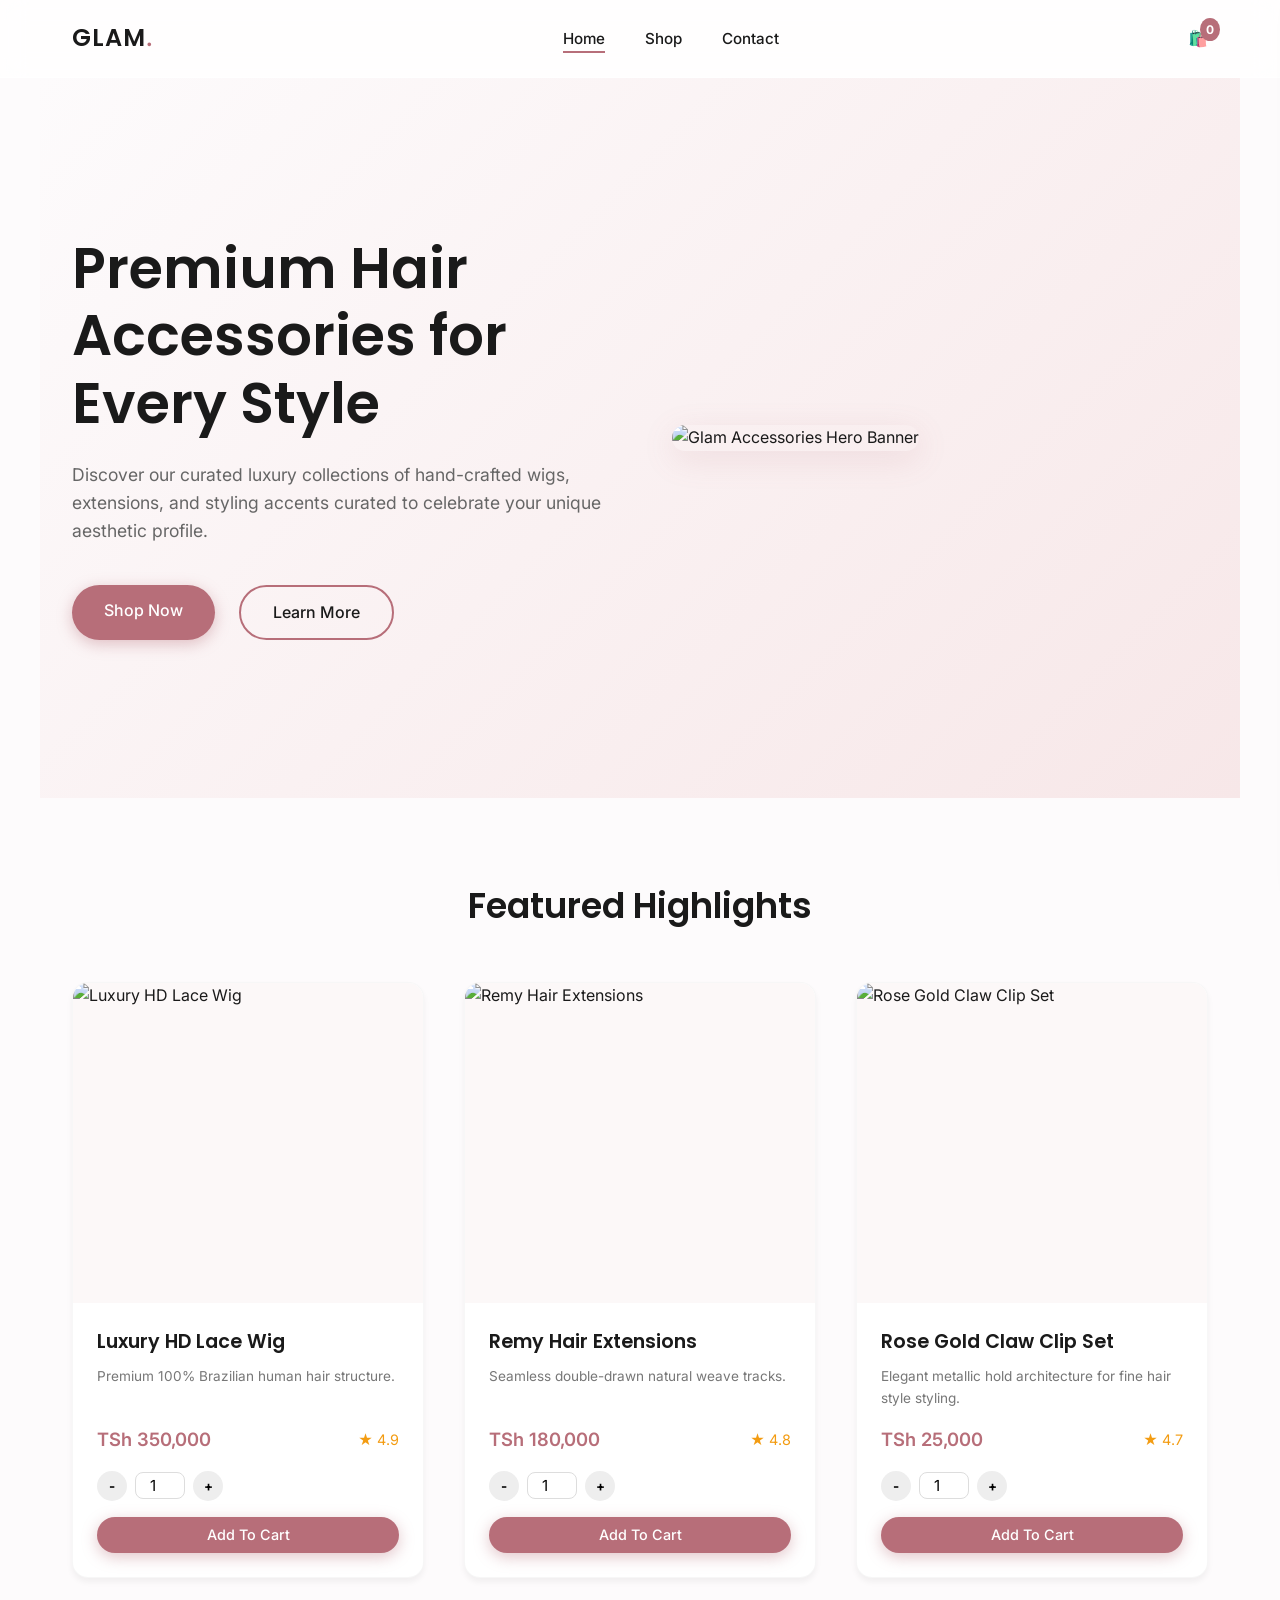
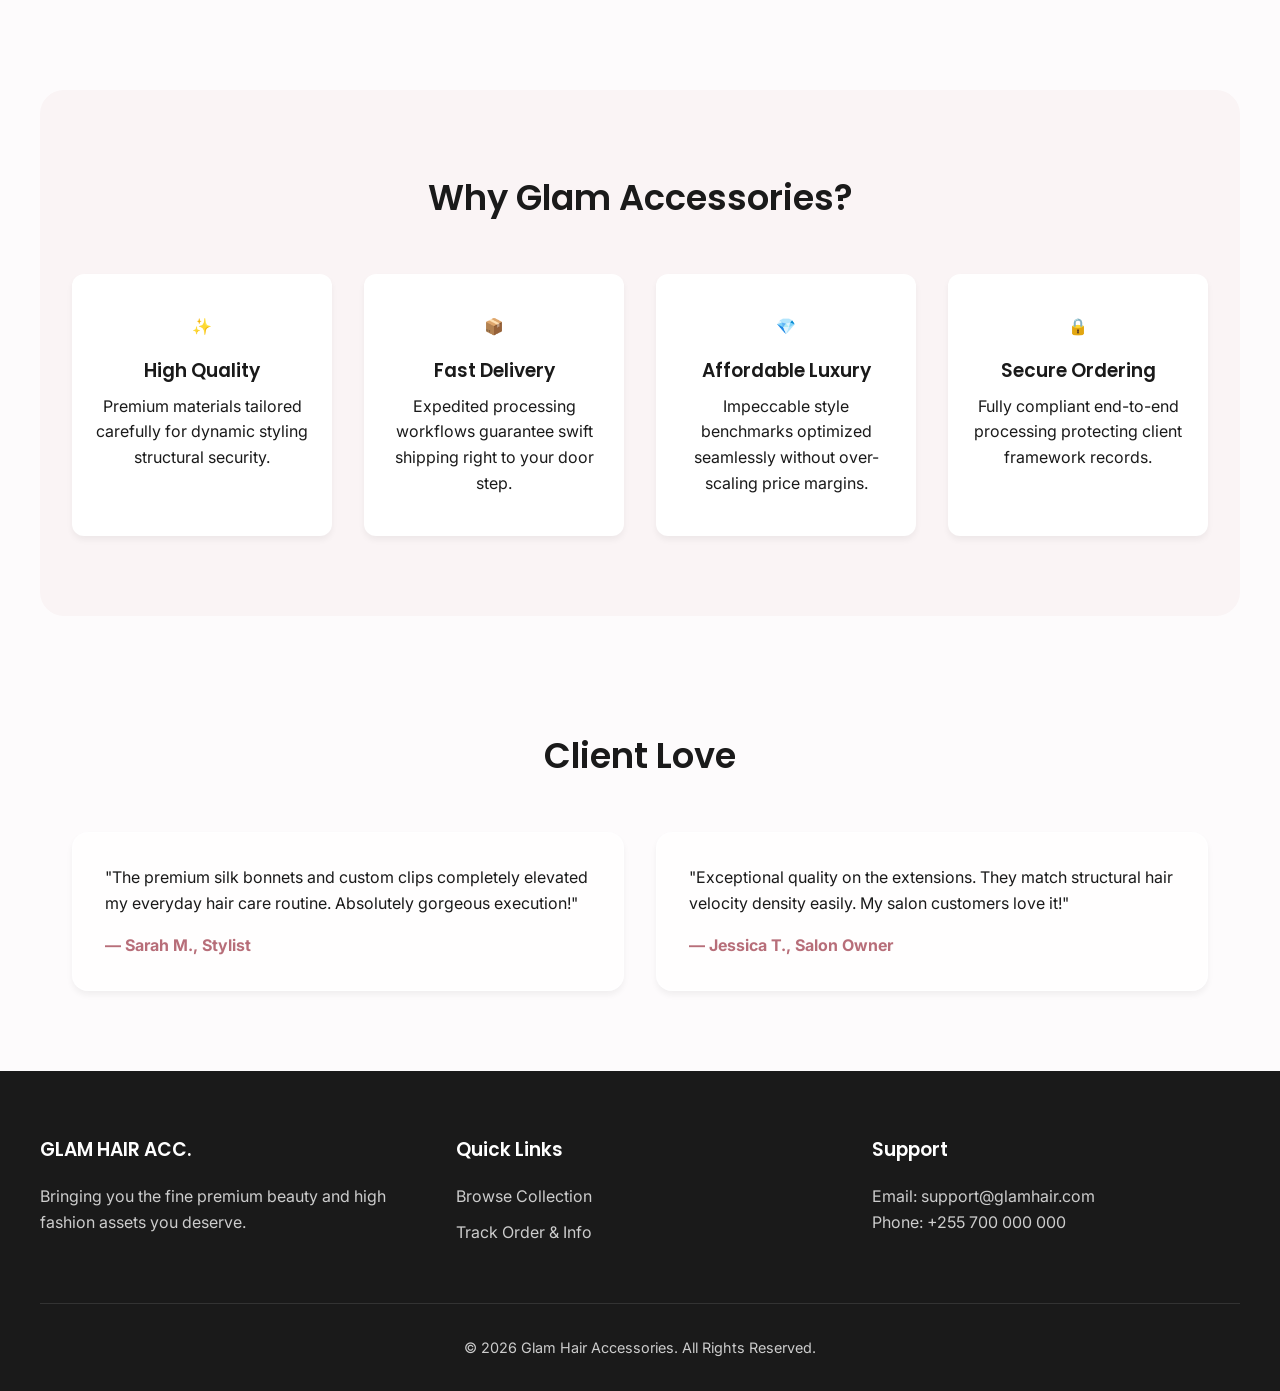
==== index.html @ 9591625c "add to main" ====
<!DOCTYPE html>
<html lang="en">
<head>
    <meta charset="UTF-8">
    <meta name="viewport" content="width=device-width, initial-scale=1.0">
    <title>Glam Hair Accessories | Premium Luxury Elegance</title>
    <link rel="stylesheet" href="css/style.css">
</head>
<body>

    <header>
        <nav class="navbar">
            <a href="index.html" class="logo">GLAM<span>.</span></a>
            <ul class="nav-links">
                <li><a href="index.html" class="active">Home</a></li>
                <li><a href="shop.html">Shop</a></li>
                <li><a href="checkout.html">Contact</a></li>
            </ul>
            <div class="nav-icons">
                <div class="cart-icon-wrapper" onclick="toggleCart()">
                    🛍️ <span id="cart-count">0</span>
                </div>
            </div>
        </nav>
    </header>

    <section class="hero">
        <div class="hero-container">
            <div class="hero-content">
                <h1>Premium Hair Accessories for Every Style</h1>
                <p>Discover our curated luxury collections of hand-crafted wigs, extensions, and styling accents curated to celebrate your unique aesthetic profile.</p>
                <div class="hero-buttons">
                    <a href="shop.html" class="btn btn-primary">Shop Now</a>
                    <a href="#why-choose-us" class="btn btn-secondary">Learn More</a>
                </div>
            </div>
            <div class="hero-image-container">
                <img src="https://images.unsplash.com/photo-1595642527925-4d41cb00e676?auto=format&fit=crop&w=600&q=80" alt="Glam Accessories Hero Banner" class="hero-img">
            </div>
        </div>
    </section>

    <section>
        <h2 class="section-title">Featured Highlights</h2>
        <div class="product-grid" id="featured-products-container">
            </div>
    </section>

    <section id="why-choose-us" style="background-color: #faf4f5; border-radius: 24px; margin-top: 2rem; margin-bottom: 2rem;">
        <h2 class="section-title">Why Glam Accessories?</h2>
        <div class="features-grid">
            <div class="feature-box">
                <div>✨</div>
                <h3>High Quality</h3>
                <p>Premium materials tailored carefully for dynamic styling structural security.</p>
            </div>
            <div class="feature-box">
                <div>📦</div>
                <h3>Fast Delivery</h3>
                <p>Expedited processing workflows guarantee swift shipping right to your door step.</p>
            </div>
            <div class="feature-box">
                <div>💎</div>
                <h3>Affordable Luxury</h3>
                <p>Impeccable style benchmarks optimized seamlessly without over-scaling price margins.</p>
            </div>
            <div class="feature-box">
                <div>🔒</div>
                <h3>Secure Ordering</h3>
                <p>Fully compliant end-to-end processing protecting client framework records.</p>
            </div>
        </div>
    </section>

    <section>
        <h2 class="section-title">Client Love</h2>
        <div class="testimonials-grid">
            <div class="testimonial-card">
                <p>"The premium silk bonnets and custom clips completely elevated my everyday hair care routine. Absolutely gorgeous execution!"</p>
                <strong style="display:block; margin-top:1rem; color:var(--primary-rose)">— Sarah M., Stylist</strong>
            </div>
            <div class="testimonial-card">
                <p>"Exceptional quality on the extensions. They match structural hair velocity density easily. My salon customers love it!"</p>
                <strong style="display:block; margin-top:1rem; color:var(--primary-rose)">— Jessica T., Salon Owner</strong>
            </div>
        </div>
    </section>

    <div class="cart-sidebar" id="cartSidebar">
        <div class="cart-header">
            <h3>Your Shopping Cart</h3>
            <span class="close-cart" onclick="toggleCart()">&times;</span>
        </div>
        <div class="cart-items-container" id="cart-items-target">
            </div>
        <div class="cart-footer">
            <div class="cart-total-row">
                <span>Subtotal:</span>
                <span id="cart-total-val">TSh 0</span>
            </div>
            <a href="checkout.html" class="btn btn-primary" style="display: block;">Proceed to Order</a>
        </div>
    </div>

    <footer>
        <div class="footer-content">
            <div class="footer-section">
                <h3>GLAM HAIR ACC.</h3>
                <p>Bringing you the fine premium beauty and high fashion assets you deserve.</p>
            </div>
            <div class="footer-section">
                <h3>Quick Links</h3>
                <ul>
                    <li><a href="shop.html">Browse Collection</a></li>
                    <li><a href="checkout.html">Track Order & Info</a></li>
                </ul>
            </div>
            <div class="footer-section">
                <h3>Support</h3>
                <p>Email: support@glamhair.com</p>
                <p>Phone: +255 700 000 000</p>
            </div>
        </div>
        <div class="footer-bottom">
            <p>&copy; 2026 Glam Hair Accessories. All Rights Reserved.</p>
        </div>
    </footer>

    <script src="js/app.js"></script>
    <script>
        // Populate specific featured sample set items 
        window.addEventListener('DOMContentLoaded', () => {
            renderFeaturedHome();
        });
    </script>
</body>
</html>
---- css/style.css ----
/*  1. VARIABLES & RESET */
@import url('https://fonts.googleapis.com/css2?family=Inter:wght@300;400;500;600&family=Poppins:wght@300;400;500;600;700&display=swap');

:root {
    --primary-rose: #b76e79;
    --primary-light: #f7e7e8;
    --accent-pink: #ffd1dc;
    --dark-charcoal: #1a1a1a;
    --pure-white: #ffffff;
    --glass-bg: rgba(255, 255, 255, 0.75);
    --glass-border: rgba(255, 255, 255, 0.4);
    --shadow-sm: 0 4px 6px rgba(0, 0, 0, 0.05);
    --shadow-md: 0 8px 32px rgba(183, 110, 121, 0.15);
    --transition: all 0.3s cubic-bezier(0.25, 0.8, 0.25, 1);
}

* {
    margin: 0;
    padding: 0;
    box-sizing: border-box;
    font-family: 'Inter', sans-serif;
}

body {
    background-color: #fdfbfc;
    color: var(--dark-charcoal);
    line-height: 1.6;
    overflow-x: hidden;
}

h1, h2, h3, .logo {
    font-family: 'Poppins', sans-serif;
    font-weight: 600;
}

a {
    text-decoration: none;
    color: inherit;
}

/* ==========================================================================
   2. REUSABLE COMPONENTS & NAVIGATION
   ========================================================================== */
header {
    background: var(--glass-bg);
    backdrop-filter: blur(12px);
    -webkit-backdrop-filter: blur(12px);
    border-bottom: 1px solid var(--glass-border);
    position: sticky;
    top: 0;
    z-index: 1000;
}

.navbar {
    display: flex;
    justify-content: space-between;
    align-items: center;
    max-width: 1200px;
    margin: 0 auto;
    padding: 1.2rem 2rem;
}

.logo {
    font-size: 1.5rem;
    letter-spacing: 1px;
    color: var(--dark-charcoal);
}

.logo span {
    color: var(--primary-rose);
}

.nav-links {
    display: flex;
    list-style: none;
    gap: 2.5rem;
}

.nav-links a {
    font-size: 0.95rem;
    font-weight: 500;
    transition: var(--transition);
    position: relative;
}

.nav-links a::after {
    content: '';
    position: absolute;
    bottom: -5px;
    left: 0;
    width: 0;
    height: 2px;
    background: var(--primary-rose);
    transition: var(--transition);
}

.nav-links a:hover::after,
.nav-links a.active::after {
    width: 100%;
}

.nav-icons {
    display: flex;
    align-items: center;
    gap: 1.5rem;
    cursor: pointer;
}

.cart-icon-wrapper {
    position: relative;
}

#cart-count {
    position: absolute;
    top: -8px;
    right: -12px;
    background: var(--primary-rose);
    color: var(--pure-white);
    font-size: 0.75rem;
    font-weight: bold;
    padding: 2px 6px;
    border-radius: 50%;
}

.btn {
    display: inline-block;
    padding: 0.8rem 2rem;
    border-radius: 50px;
    font-weight: 500;
    transition: var(--transition);
    cursor: pointer;
    border: none;
    text-align: center;
}

.btn-primary {
    background: var(--primary-rose);
    color: var(--pure-white);
    box-shadow: 0 4px 15px rgba(183, 110, 121, 0.4);
}

.btn-primary:hover {
    background: #a25f69;
    transform: translateY(-2px);
}

.btn-secondary {
    background: transparent;
    color: var(--dark-charcoal);
    border: 2px solid var(--primary-rose);
}

.btn-secondary:hover {
    background: var(--primary-light);
    transform: translateY(-2px);
}

/* ==========================================================================
   3. PAGE 1: HERO, FEATURES & PRODUCTS
   ========================================================================== */
.hero {
    padding: 6rem 2rem;
    background: linear-gradient(135deg, #fdfbfc 0%, var(--primary-light) 100%);
    min-height: 80vh;
    display: flex;
    align-items: center;
}

.hero-container {
    max-width: 1200px;
    margin: 0 auto;
    display: grid;
    grid-template-columns: 1fr 1fr;
    gap: 4rem;
    align-items: center;
}

.hero-content h1 {
    font-size: 3.5rem;
    line-height: 1.2;
    margin-bottom: 1.5rem;
    color: var(--dark-charcoal);
}

.hero-content p {
    font-size: 1.1rem;
    color: #666;
    margin-bottom: 2.5rem;
}

.hero-buttons {
    display: flex;
    gap: 1.5rem;
}

.hero-image-container {
    position: relative;
}

.hero-img {
    width: 100%;
    border-radius: 20px;
    box-shadow: var(--shadow-md);
}

/* Section Basics */
section {
    padding: 5rem 2rem;
    max-width: 1200px;
    margin: 0 auto;
}

.section-title {
    text-align: center;
    font-size: 2.2rem;
    margin-bottom: 3rem;
    position: relative;
}

/* Product UI Card */
.product-grid {
    display: grid;
    grid-template-columns: repeat(auto-fill, minmax(280px, 1fr));
    gap: 2.5rem;
}

.product-card {
    background: var(--pure-white);
    border-radius: 16px;
    overflow: hidden;
    box-shadow: var(--shadow-sm);
    border: 1px solid rgba(0, 0, 0, 0.03);
    transition: var(--transition);
    display: flex;
    flex-direction: column;
}

.product-card:hover {
    transform: translateY(-10px);
    box-shadow: var(--shadow-md);
}

.product-img-holder {
    height: 320px;
    background: #fcf8f8;
    display: flex;
    align-items: center;
    justify-content: center;
    overflow: hidden;
}

.product-img-holder img {
    width: 100%;
    height: 100%;
    object-fit: cover;
    transition: var(--transition);
}

.product-card:hover .product-img-holder img {
    scale: 1.05;
}

.product-info {
    padding: 1.5rem;
    display: flex;
    flex-direction: column;
    flex-grow: 1;
}

.product-info h3 {
    font-size: 1.2rem;
    margin-bottom: 0.5rem;
}

.product-meta {
    display: flex;
    justify-content: space-between;
    align-items: center;
    margin-bottom: 1rem;
}

.price {
    font-weight: 600;
    color: var(--primary-rose);
    font-size: 1.15rem;
}

.rating {
    color: #f39c12;
    font-size: 0.9rem;
}

/* Why Choose Us & Testimonials */
.features-grid {
    display: grid;
    grid-template-columns: repeat(auto-fit, minmax(220px, 1fr));
    gap: 2rem;
    text-align: center;
}

.feature-box {
    padding: 2.5rem 1.5rem;
    background: var(--pure-white);
    border-radius: 12px;
    box-shadow: var(--shadow-sm);
}

.feature-box h3 { margin: 1rem 0 0.5rem 0; }

.testimonials-grid {
    display: grid;
    grid-template-columns: repeat(auto-fit, minmax(300px, 1fr));
    gap: 2rem;
}

.testimonial-card {
    background: var(--glass-bg);
    border: 1px solid var(--glass-border);
    padding: 2rem;
    border-radius: 16px;
    box-shadow: var(--shadow-sm);
}

/* ==========================================================================
   4. PAGE 2: SHOP ENGINE & SIDEBAR CART
   ========================================================================== */
.shop-controls {
    display: flex;
    justify-content: space-between;
    align-items: center;
    margin-bottom: 3rem;
    gap: 1.5rem;
    flex-wrap: wrap;
}

.search-bar input {
    padding: 0.8rem 1.5rem;
    border: 1px solid #ddd;
    border-radius: 30px;
    width: 300px;
    outline: none;
    transition: var(--transition);
}

.search-bar input:focus { border-color: var(--primary-rose); }

.filter-tags {
    display: flex;
    gap: 0.8rem;
    flex-wrap: wrap;
}

.filter-btn {
    padding: 0.5rem 1.2rem;
    border-radius: 20px;
    background: var(--pure-white);
    border: 1px solid #ddd;
    cursor: pointer;
    transition: var(--transition);
}

.filter-btn.active, .filter-btn:hover {
    background: var(--primary-rose);
    color: var(--pure-white);
    border-color: var(--primary-rose);
}

.qty-selector {
    display: flex;
    align-items: center;
    gap: 0.5rem;
    margin-bottom: 1rem;
}

.qty-btn {
    background: #eee;
    border: none;
    width: 30px;
    height: 30px;
    border-radius: 50%;
    cursor: pointer;
    font-weight: bold;
}

/* Slide-out Cart Sidebar */
.cart-sidebar {
    position: fixed;
    top: 0;
    right: -450px;
    width: 420px;
    height: 100vh;
    background: var(--pure-white);
    box-shadow: -5px 0 30px rgba(0,0,0,0.1);
    z-index: 2000;
    transition: cubic-bezier(0.4, 0, 0.2, 1) 0.4s;
    display: flex;
    flex-direction: column;
    padding: 2rem;
}

.cart-sidebar.open { right: 0; }

.cart-header {
    display: flex;
    justify-content: space-between;
    align-items: center;
    border-bottom: 1px solid #eee;
    padding-bottom: 1rem;
}

.close-cart {
    font-size: 1.8rem;
    cursor: pointer;
}

.cart-items-container {
    flex-grow: 1;
    overflow-y: auto;
    margin-top: 1rem;
}

.cart-item {
    display: flex;
    gap: 1rem;
    align-items: center;
    padding: 1rem 0;
    border-bottom: 1px solid #f9f9f9;
}

.cart-item img {
    width: 70px;
    height: 70px;
    object-fit: cover;
    border-radius: 8px;
}

.cart-item-info { flex-grow: 1; }

.remove-item {
    color: #ff4d4d;
    cursor: pointer;
    font-size: 0.85rem;
}

.cart-footer {
    border-top: 1px solid #eee;
    padding-top: 1.5rem;
}

.cart-total-row {
    display: flex;
    justify-content: space-between;
    font-weight: 600;
    font-size: 1.2rem;
    margin-bottom: 1.5rem;
}

/* ==========================================================================
   5. PAGE 3: CHECKOUT & FORM SYSTEM
   ========================================================================== */
.checkout-layout {
    display: grid;
    grid-template-columns: 1.6fr 1fr;
    gap: 3rem;
    align-items: start;
}

.checkout-card {
    background: var(--pure-white);
    padding: 2.5rem;
    border-radius: 16px;
    box-shadow: var(--shadow-sm);
}

.checkout-card h3 {
    margin-bottom: 1.5rem;
    border-bottom: 1px solid #f5f5f5;
    padding-bottom: 0.5rem;
}

.form-group {
    margin-bottom: 1.25rem;
}

.form-row {
    display: grid;
    grid-template-columns: 1fr 1fr;
    gap: 1rem;
}

label {
    display: block;
    font-size: 0.85rem;
    font-weight: 500;
    margin-bottom: 0.4rem;
}

input, select, textarea {
    width: 100%;
    padding: 0.8rem 1rem;
    border: 1px solid #ddd;
    border-radius: 8px;
    outline: none;
    font-size: 0.95rem;
}

input:focus, select:focus, textarea:focus {
    border-color: var(--primary-rose);
}

.summary-row {
    display: flex;
    justify-content: space-between;
    margin-bottom: 0.8rem;
    font-size: 0.95rem;
}

.summary-total {
    border-top: 1px solid #eee;
    padding-top: 1rem;
    margin-top: 1rem;
    font-weight: 600;
    font-size: 1.2rem;
}

/* Success Modal UI */
.success-screen {
    text-align: center;
    padding: 3rem 1rem;
}
.success-icon {
    font-size: 4rem;
    color: #2ecc71;
    margin-bottom: 1rem;
}

/* Contact Module & Map */
.contact-container {
    display: grid;
    grid-template-columns: 1fr 1.2fr;
    gap: 3rem;
    margin-top: 4rem;
}

.contact-methods a {
    display: flex;
    align-items: center;
    gap: 1rem;
    padding: 1rem;
    background: var(--pure-white);
    border-radius: 8px;
    margin-bottom: 1rem;
    box-shadow: var(--shadow-sm);
}

.map-wrapper {
    border-radius: 16px;
    overflow: hidden;
    height: 300px;
    box-shadow: var(--shadow-sm);
}

/* ==========================================================================
   6. FOOTER & RESPONSIVE GRID
   ========================================================================== */
footer {
    background: var(--dark-charcoal);
    color: #ccc;
    padding: 4rem 2rem 2rem 2rem;
}

.footer-content {
    max-width: 1200px;
    margin: 0 auto;
    display: grid;
    grid-template-columns: repeat(auto-fit, minmax(250px, 1fr));
    gap: 3rem;
    border-bottom: 1px solid #333;
    padding-bottom: 3rem;
}

.footer-section h3 {
    color: var(--pure-white);
    margin-bottom: 1.2rem;
}

.footer-section ul { list-style: none; }
.footer-section ul li { margin-bottom: 0.6rem; }

.footer-bottom {
    text-align: center;
    padding-top: 2rem;
    font-size: 0.9rem;
}

/* Responsive Overrides (Mobile-First approach optimization) */
@media (max-width: 968px) {
    .hero-container, .checkout-layout, .contact-container {
        grid-template-columns: 1fr;
    }
    .hero-content h1 { font-size: 2.5rem; }
    .cart-sidebar { width: 100%; right: -100%; }
}

@media (max-width: 600px) {
    .nav-links { display: none; } /* Simplified layout for raw presentation */
    .shop-controls { flex-direction: column; align-items: stretch; }
    .search-bar input { width: 100%; }
}
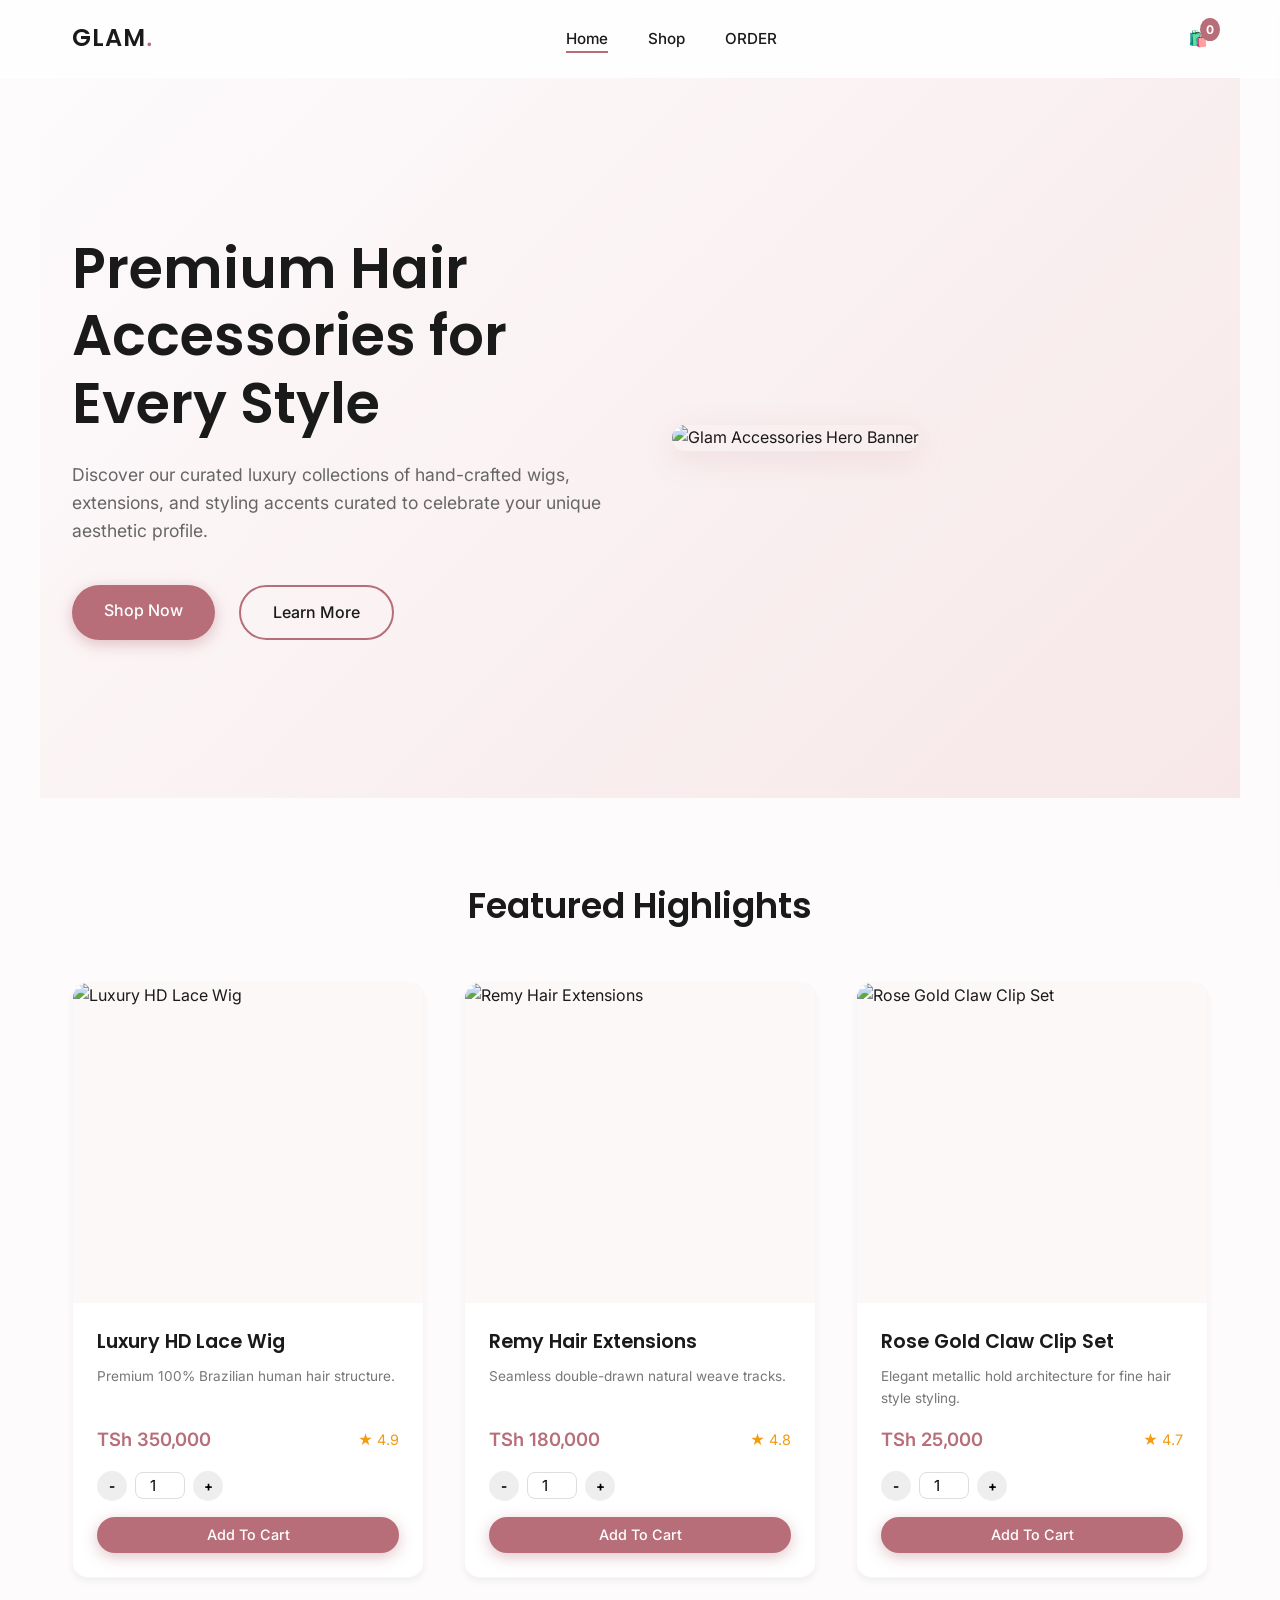
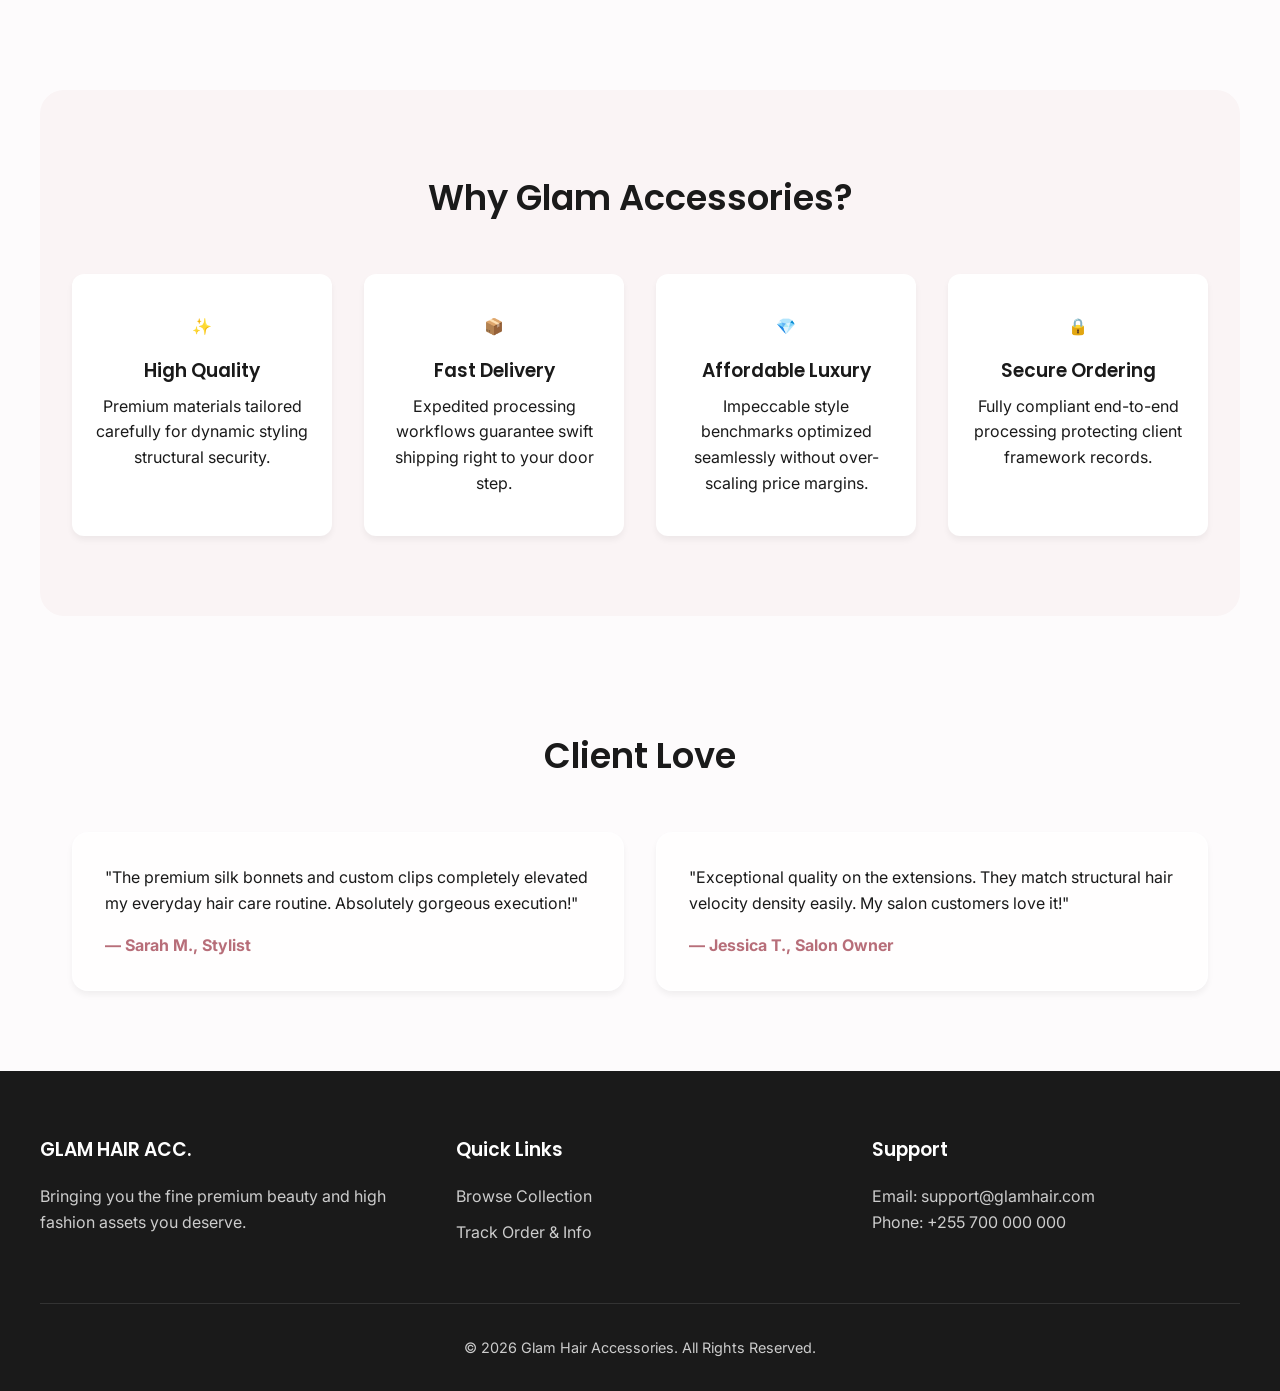
==== commit e37a8d3b: "new version" ====
--- a/index.html
+++ b/index.html
@@ -14,7 +14,7 @@
             <ul class="nav-links">
                 <li><a href="index.html" class="active">Home</a></li>
                 <li><a href="shop.html">Shop</a></li>
-                <li><a href="checkout.html">Contact</a></li>
+                <li><a href="checksite/index.html">ORDER</a></li>
             </ul>
             <div class="nav-icons">
                 <div class="cart-icon-wrapper" onclick="toggleCart()">
@@ -112,7 +112,7 @@
                 <h3>Quick Links</h3>
                 <ul>
                     <li><a href="shop.html">Browse Collection</a></li>
-                    <li><a href="checkout.html">Track Order & Info</a></li>
+                    <li><a href="checksite/index.html">Track Order & Info</a></li>
                 </ul>
             </div>
             <div class="footer-section">
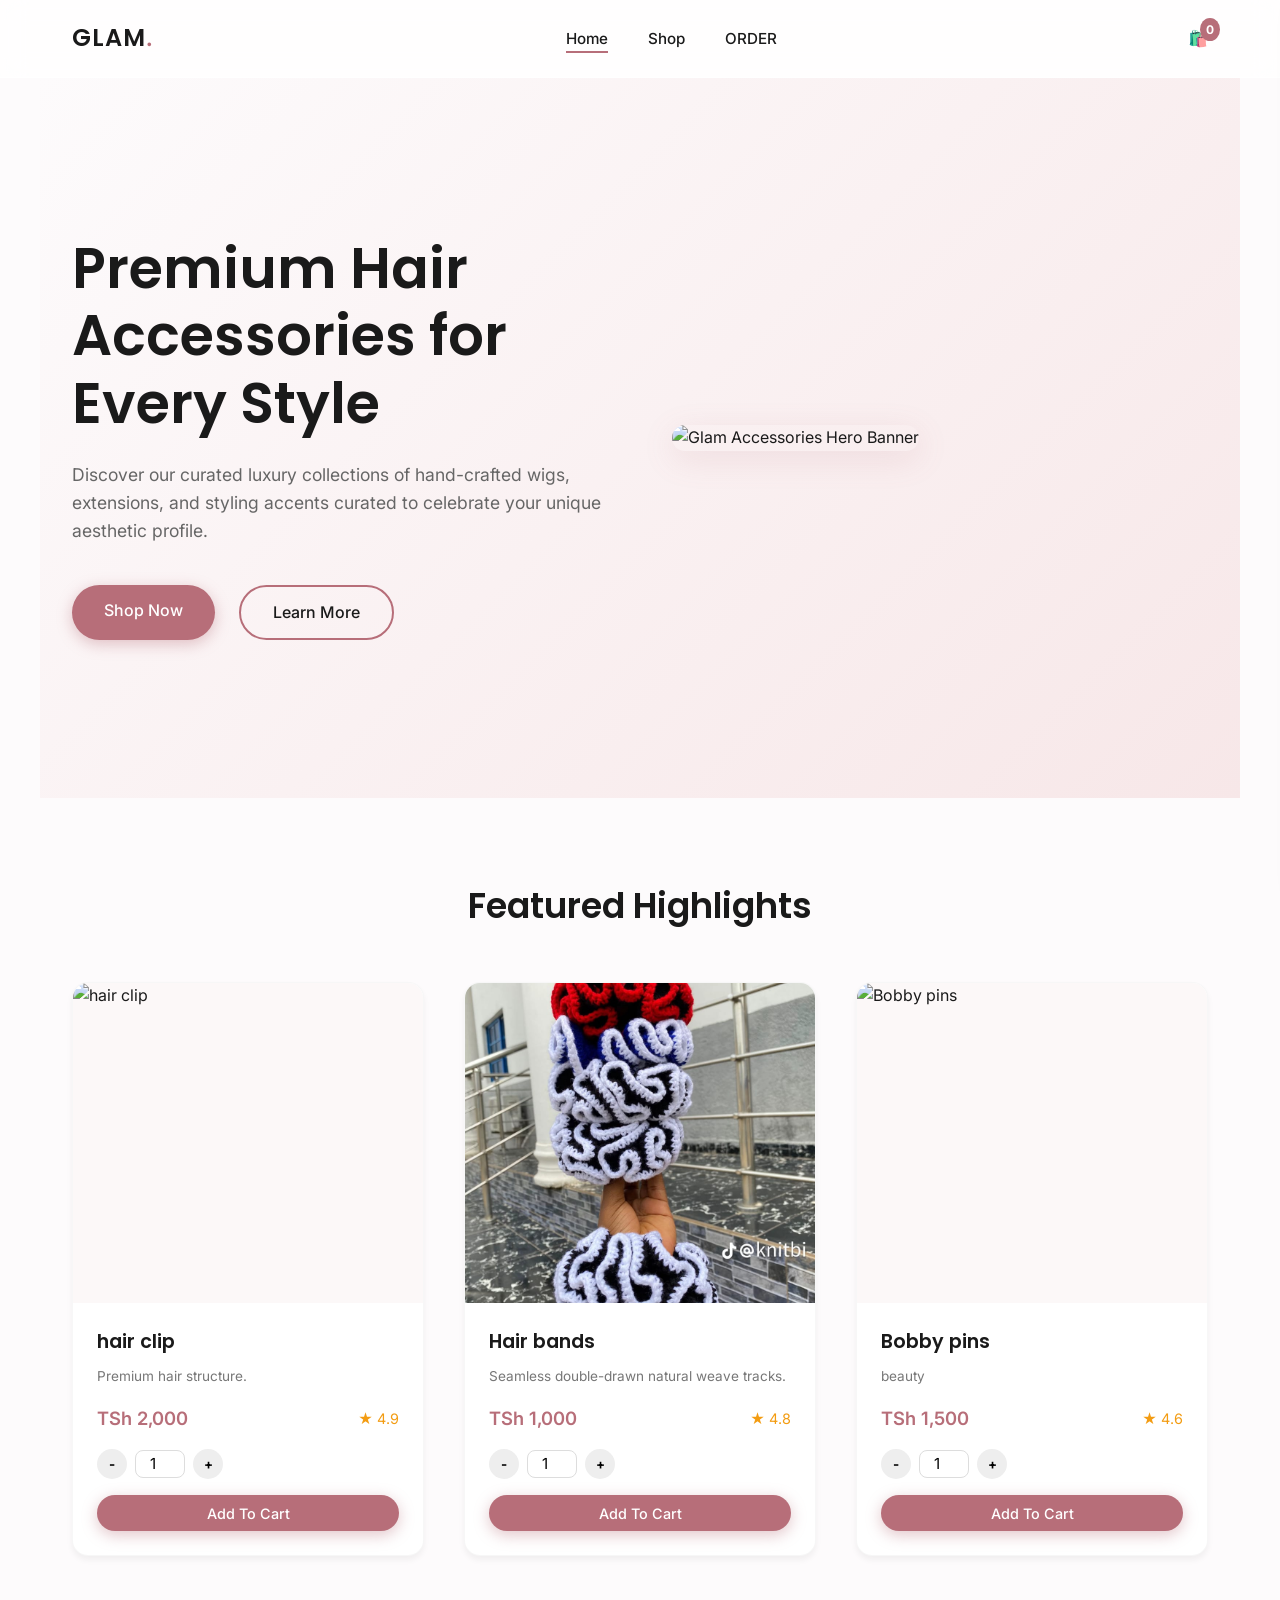
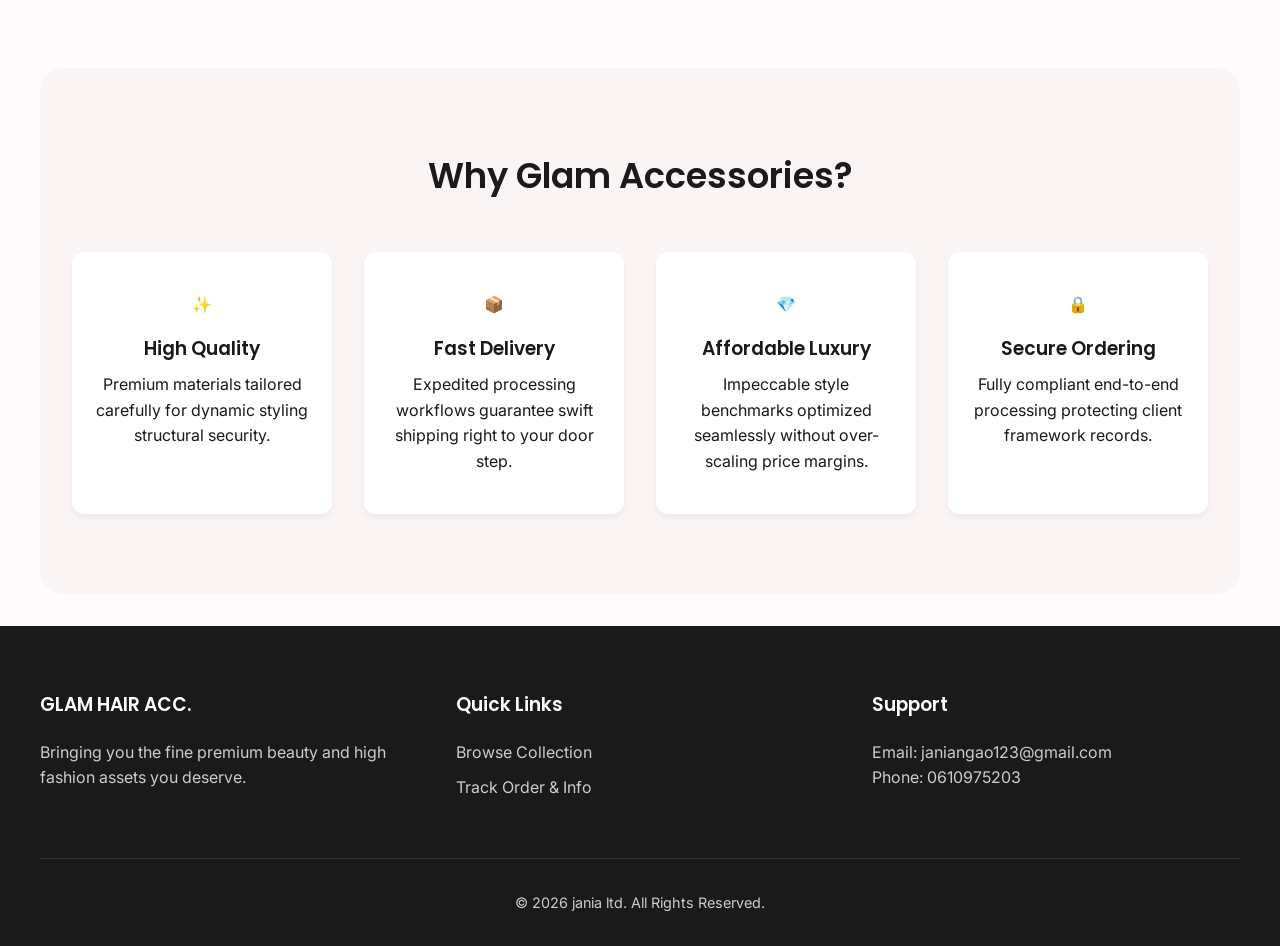
==== commit 72a987f1: "add to main" ====
--- a/index.html
+++ b/index.html
@@ -3,7 +3,7 @@
 <head>
     <meta charset="UTF-8">
     <meta name="viewport" content="width=device-width, initial-scale=1.0">
-    <title>Glam Hair Accessories | Premium Luxury Elegance</title>
+    <title>jania ltd | Premium Luxury Elegance</title>
     <link rel="stylesheet" href="css/style.css">
 </head>
 <body>
@@ -14,7 +14,7 @@
             <ul class="nav-links">
                 <li><a href="index.html" class="active">Home</a></li>
                 <li><a href="shop.html">Shop</a></li>
-                <li><a href="checksite/index.html">ORDER</a></li>
+                <li><a href="order.html">ORDER</a></li>
             </ul>
             <div class="nav-icons">
                 <div class="cart-icon-wrapper" onclick="toggleCart()">
@@ -35,7 +35,7 @@
                 </div>
             </div>
             <div class="hero-image-container">
-                <img src="https://images.unsplash.com/photo-1595642527925-4d41cb00e676?auto=format&fit=crop&w=600&q=80" alt="Glam Accessories Hero Banner" class="hero-img">
+                <img src="https://media.istockphoto.com/id/1277309174/photo/these-hair-clips-are-flattering-on-everyone.jpg?s=612x612&w=0&k=20&c=QwuSRTG1F_D8htk7UtT2NmbSfMm6uYthkGIiJDAQWdQ=" alt="Glam Accessories Hero Banner" class="hero-img">
             </div>
         </div>
     </section>
@@ -72,20 +72,7 @@
         </div>
     </section>
 
-    <section>
-        <h2 class="section-title">Client Love</h2>
-        <div class="testimonials-grid">
-            <div class="testimonial-card">
-                <p>"The premium silk bonnets and custom clips completely elevated my everyday hair care routine. Absolutely gorgeous execution!"</p>
-                <strong style="display:block; margin-top:1rem; color:var(--primary-rose)">— Sarah M., Stylist</strong>
-            </div>
-            <div class="testimonial-card">
-                <p>"Exceptional quality on the extensions. They match structural hair velocity density easily. My salon customers love it!"</p>
-                <strong style="display:block; margin-top:1rem; color:var(--primary-rose)">— Jessica T., Salon Owner</strong>
-            </div>
-        </div>
-    </section>
-
+   
     <div class="cart-sidebar" id="cartSidebar">
         <div class="cart-header">
             <h3>Your Shopping Cart</h3>
@@ -98,7 +85,7 @@
                 <span>Subtotal:</span>
                 <span id="cart-total-val">TSh 0</span>
             </div>
-            <a href="checkout.html" class="btn btn-primary" style="display: block;">Proceed to Order</a>
+            <a href="order.html" class="btn btn-primary" style="display: block;">Proceed to Order</a>
         </div>
     </div>
 
@@ -112,17 +99,17 @@
                 <h3>Quick Links</h3>
                 <ul>
                     <li><a href="shop.html">Browse Collection</a></li>
-                    <li><a href="checksite/index.html">Track Order & Info</a></li>
+                    <li><a href="order.html">Track Order & Info</a></li>
                 </ul>
             </div>
             <div class="footer-section">
                 <h3>Support</h3>
-                <p>Email: support@glamhair.com</p>
-                <p>Phone: +255 700 000 000</p>
+                <p>Email: janiangao123@gmail.com </p>
+                <p>Phone: 0610975203</p>
             </div>
         </div>
         <div class="footer-bottom">
-            <p>&copy; 2026 Glam Hair Accessories. All Rights Reserved.</p>
+            <p>&copy; 2026 jania ltd. All Rights Reserved.</p>
         </div>
     </footer>
 
